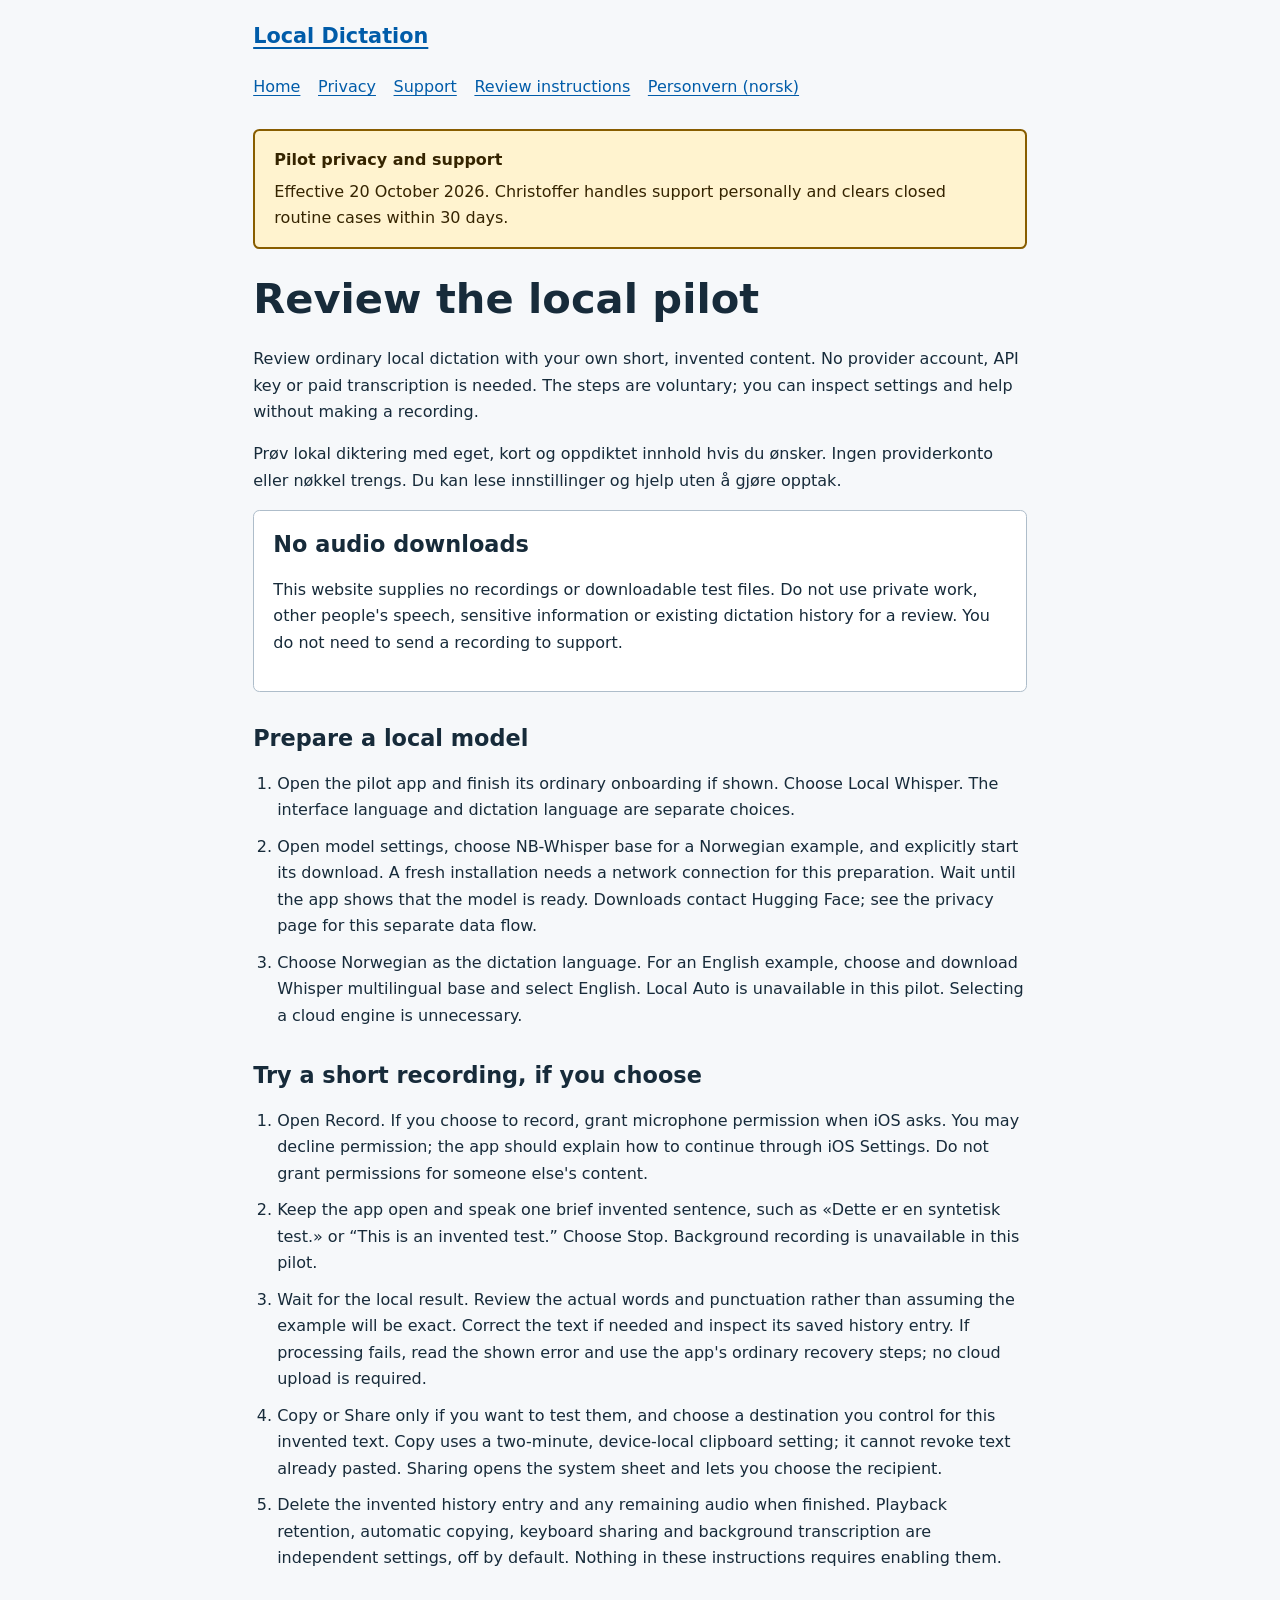
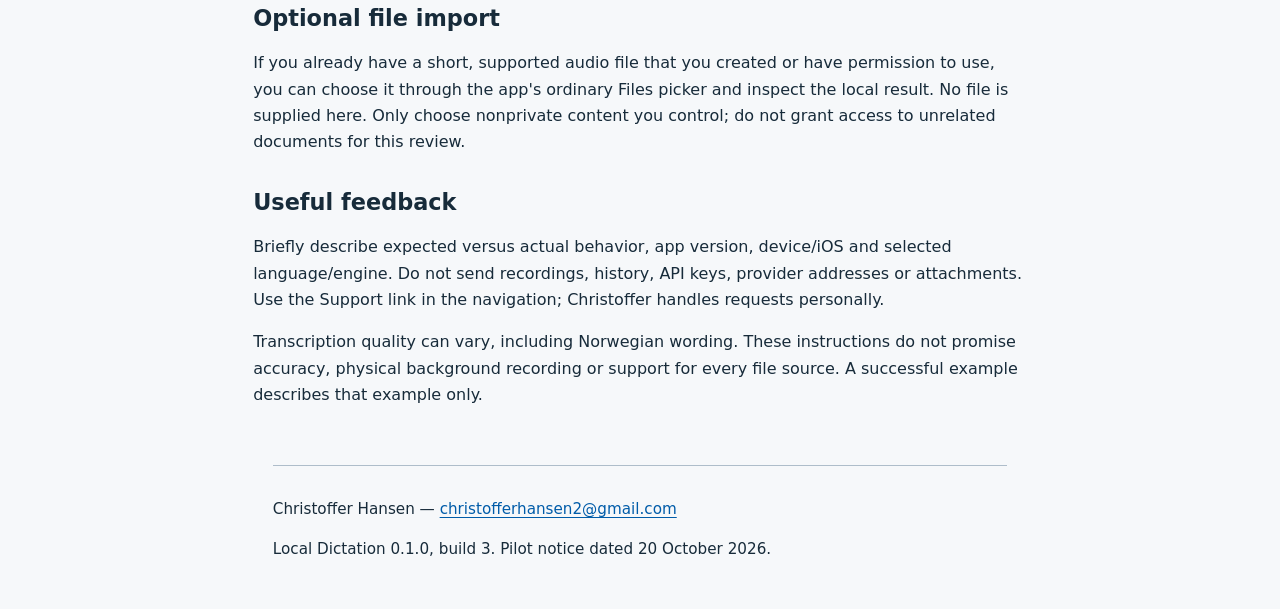
==== review/index.html @ a172a91d "Publish approved Local Dictation pilot privacy and support notices" ====
<!doctype html>
<html lang="en">
<head>
  <meta charset="utf-8">
  <meta name="viewport" content="width=device-width, initial-scale=1">
  <meta name="robots" content="noindex,nofollow,noarchive">
  <meta name="referrer" content="no-referrer">
  <meta http-equiv="Content-Security-Policy" content="default-src 'none'; style-src 'self'; script-src 'none'; connect-src 'none'; img-src 'none'; font-src 'none'; object-src 'none'; frame-src 'none'; base-uri 'none'; form-action 'none'">
  <title>Review the local pilot — Local Dictation</title>
  <link rel="stylesheet" href="../assets/site.css">
</head>
<body>
  <a class="skip-link" href="#main">Skip to content</a>
  <header class="site-header">
    <a class="brand" href="../index.html">Local Dictation</a>
    <nav aria-label="Main navigation"><a href="../index.html">Home</a>
<a href="../en/privacy/index.html">Privacy</a>
<a href="../en/support/index.html">Support</a>
<a href="index.html">Review instructions</a>
<a href="../nb/personvern/index.html" hreflang="nb" lang="nb">Personvern (norsk)</a></nav>
  </header>
  <aside class="notice-banner" aria-labelledby="notice-status">
    <strong id="notice-status">Pilot privacy and support</strong>
    <p>Effective 20 October 2026. Christoffer handles support personally and clears closed routine cases within 30 days.</p>
  </aside>
  <main id="main" tabindex="-1">
    <h1>Review the local pilot</h1>
    <p>Review ordinary local dictation with your own short, invented content. No provider account, API key or paid transcription is needed. The steps are voluntary; you can inspect settings and help without making a recording.</p>
<p lang="nb">Prøv lokal diktering med eget, kort og oppdiktet innhold hvis du ønsker. Ingen providerkonto eller nøkkel trengs. Du kan lese innstillinger og hjelp uten å gjøre opptak.</p>
<section class="review-note" aria-labelledby="audio-title">
  <h2 id="audio-title">No audio downloads</h2>
  <p>This website supplies no recordings or downloadable test files. Do not use private work, other people's speech, sensitive information or existing dictation history for a review. You do not need to send a recording to support.</p>
</section>
<h2>Prepare a local model</h2>
<ol>
  <li>Open the pilot app and finish its ordinary onboarding if shown. Choose Local Whisper. The interface language and dictation language are separate choices.</li>
  <li>Open model settings, choose NB-Whisper base for a Norwegian example, and explicitly start its download. A fresh installation needs a network connection for this preparation. Wait until the app shows that the model is ready. Downloads contact Hugging Face; see the privacy page for this separate data flow.</li>
  <li>Choose Norwegian as the dictation language. For an English example, choose and download Whisper multilingual base and select English. Local Auto is unavailable in this pilot. Selecting a cloud engine is unnecessary.</li>
</ol>
<h2>Try a short recording, if you choose</h2>
<ol>
  <li>Open Record. If you choose to record, grant microphone permission when iOS asks. You may decline permission; the app should explain how to continue through iOS Settings. Do not grant permissions for someone else's content.</li>
  <li>Keep the app open and speak one brief invented sentence, such as <span lang="nb">«Dette er en syntetisk test.»</span> or “This is an invented test.” Choose Stop. Background recording is unavailable in this pilot.</li>
  <li>Wait for the local result. Review the actual words and punctuation rather than assuming the example will be exact. Correct the text if needed and inspect its saved history entry. If processing fails, read the shown error and use the app's ordinary recovery steps; no cloud upload is required.</li>
  <li>Copy or Share only if you want to test them, and choose a destination you control for this invented text. Copy uses a two-minute, device-local clipboard setting; it cannot revoke text already pasted. Sharing opens the system sheet and lets you choose the recipient.</li>
  <li>Delete the invented history entry and any remaining audio when finished. Playback retention, automatic copying, keyboard sharing and background transcription are independent settings, off by default. Nothing in these instructions requires enabling them.</li>
</ol>
<h2>Optional file import</h2>
<p>If you already have a short, supported audio file that you created or have permission to use, you can choose it through the app's ordinary Files picker and inspect the local result. No file is supplied here. Only choose nonprivate content you control; do not grant access to unrelated documents for this review.</p>
<h2>Useful feedback</h2>
<p>Briefly describe expected versus actual behavior, app version, device/iOS and selected language/engine. Do not send recordings, history, API keys, provider addresses or attachments. Use the Support link in the navigation; Christoffer handles requests personally.</p>
<p>Transcription quality can vary, including Norwegian wording. These instructions do not promise accuracy, physical background recording or support for every file source. A successful example describes that example only.</p>

  </main>
  <footer class="site-footer">
    <p>Christoffer Hansen — <a href="mailto:christofferhansen2@gmail.com">christofferhansen2@gmail.com</a></p>
    <p>Local Dictation 0.1.0, build 3. Pilot notice dated 20 October 2026.</p>
  </footer>
</body>
</html>
---- assets/site.css ----
:root {
  color-scheme: light;
  font-family: system-ui, -apple-system, BlinkMacSystemFont, "Segoe UI", sans-serif;
  color: #172b3a;
  background: #f6f8fa;
  line-height: 1.65;
}
* { box-sizing: border-box; }
body { margin: 0; }
a { color: #005ca9; text-underline-offset: .18em; overflow-wrap: anywhere; }
a:hover { text-decoration-thickness: .16em; }
a:focus-visible, main:focus-visible { outline: 3px solid #a83d00; outline-offset: 4px; }
.site-header, .notice-banner, main, .site-footer {
  width: min(100% - 2rem, 76ch);
  margin-inline: auto;
}
.site-header { padding-block: 1.2rem; }
.brand { font-size: 1.3rem; font-weight: 750; }
nav { display: flex; flex-wrap: wrap; gap: .35rem 1.1rem; margin-top: .75rem; }
nav a { display: inline-flex; align-items: center; min-height: 44px; }
.notice-banner {
  padding: 1rem 1.2rem;
  border: 2px solid #885d00;
  border-radius: .4rem;
  background: #fff3cf;
  color: #352400;
}
.notice-banner p { margin: .35rem 0 0; }
main { padding-block: 1.5rem 2.5rem; }
h1, h2, h3 { line-height: 1.25; overflow-wrap: anywhere; }
h1 { font-size: clamp(1.8rem, 5vw, 2.6rem); margin: 0 0 1.3rem; }
h2 { font-size: 1.4rem; margin-top: 2rem; }
h3 { font-size: 1.15rem; }
p, li { overflow-wrap: anywhere; }
li + li { margin-top: .65rem; }
ul, ol { padding-left: 1.5rem; }
code { font-family: ui-monospace, monospace; font-size: .95em; overflow-wrap: anywhere; }
.cards { display: grid; gap: 1rem; grid-template-columns: repeat(auto-fit, minmax(min(100%, 17rem), 1fr)); }
.card, .review-note { padding: 1.2rem; border: 1px solid #aebdca; border-radius: .4rem; background: #fff; }
.card h2, .review-note h2 { margin-top: 0; }
.card a { display: inline-flex; align-items: center; min-height: 44px; }
dl { margin: 0; }
dt { font-weight: 700; margin-top: .8rem; }
dd { margin: .15rem 0 0; overflow-wrap: anywhere; }
.site-footer { border-top: 1px solid #aebdca; padding-block: 1rem 2rem; font-size: .95rem; }
.skip-link { position: absolute; top: .5rem; left: 1rem; padding: .7rem; background: white; transform: translateY(-180%); }
.skip-link:focus { transform: translateY(0); z-index: 2; }
@media (max-width: 32rem) {
  .site-header, .notice-banner, main, .site-footer { width: calc(100% - 1.5rem); }
  .notice-banner, .card, .review-note { padding: .9rem; }
}
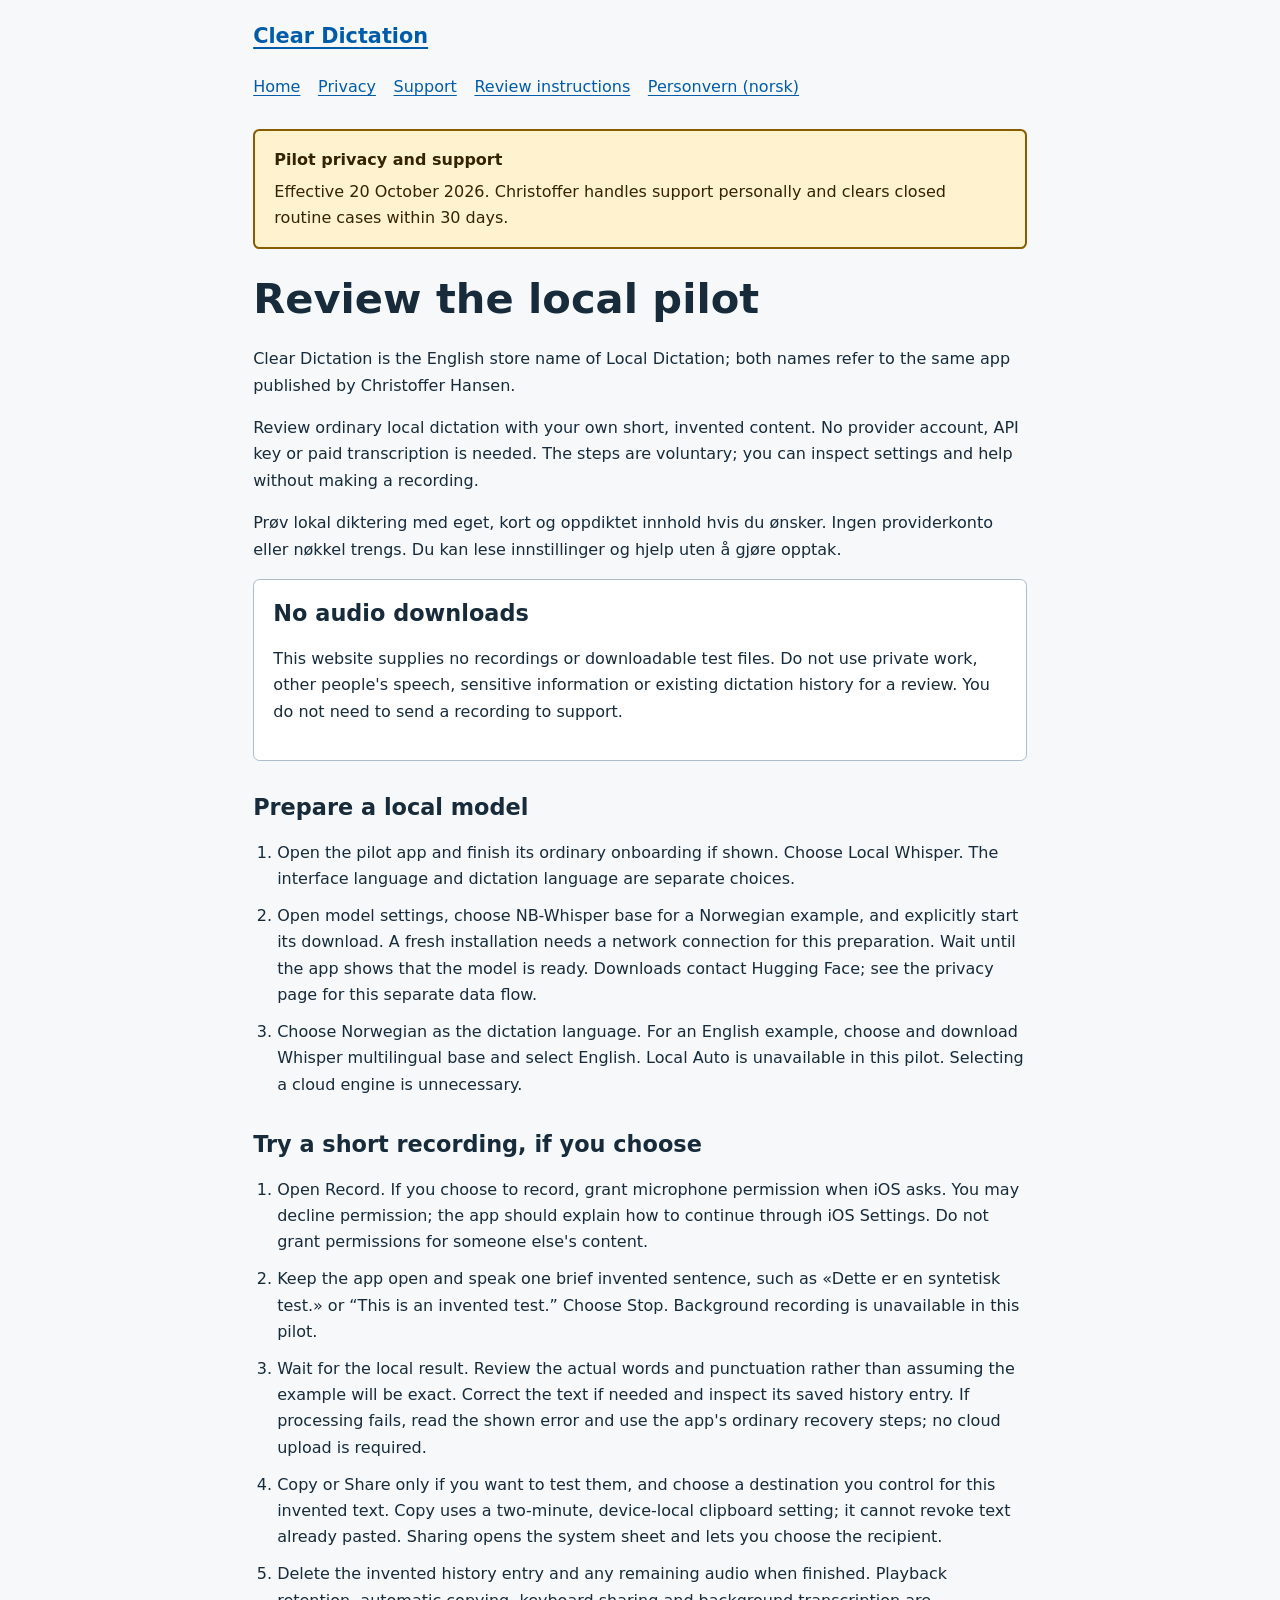
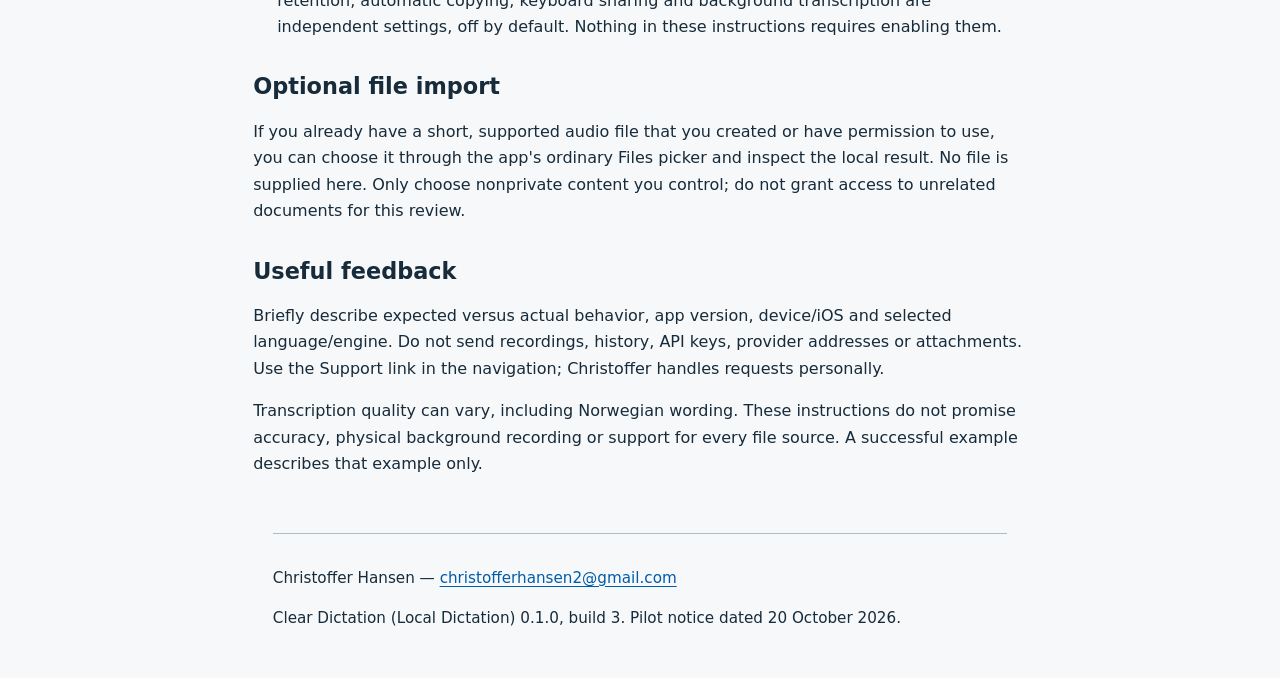
==== commit dbddcb62: "Use Clear Dictation on English support and privacy pages" ====
--- a/review/index.html
+++ b/review/index.html
@@ -6,13 +6,13 @@
   <meta name="robots" content="noindex,nofollow,noarchive">
   <meta name="referrer" content="no-referrer">
   <meta http-equiv="Content-Security-Policy" content="default-src 'none'; style-src 'self'; script-src 'none'; connect-src 'none'; img-src 'none'; font-src 'none'; object-src 'none'; frame-src 'none'; base-uri 'none'; form-action 'none'">
-  <title>Review the local pilot — Local Dictation</title>
+  <title>Review the local pilot — Clear Dictation</title>
   <link rel="stylesheet" href="../assets/site.css">
 </head>
 <body>
   <a class="skip-link" href="#main">Skip to content</a>
   <header class="site-header">
-    <a class="brand" href="../index.html">Local Dictation</a>
+    <a class="brand" href="../index.html">Clear Dictation</a>
     <nav aria-label="Main navigation"><a href="../index.html">Home</a>
 <a href="../en/privacy/index.html">Privacy</a>
 <a href="../en/support/index.html">Support</a>
@@ -25,6 +25,7 @@
   </aside>
   <main id="main" tabindex="-1">
     <h1>Review the local pilot</h1>
+    <p>Clear Dictation is the English store name of Local Dictation; both names refer to the same app published by Christoffer Hansen.</p>
     <p>Review ordinary local dictation with your own short, invented content. No provider account, API key or paid transcription is needed. The steps are voluntary; you can inspect settings and help without making a recording.</p>
 <p lang="nb">Prøv lokal diktering med eget, kort og oppdiktet innhold hvis du ønsker. Ingen providerkonto eller nøkkel trengs. Du kan lese innstillinger og hjelp uten å gjøre opptak.</p>
 <section class="review-note" aria-labelledby="audio-title">
@@ -54,7 +55,7 @@
   </main>
   <footer class="site-footer">
     <p>Christoffer Hansen — <a href="mailto:christofferhansen2@gmail.com">christofferhansen2@gmail.com</a></p>
-    <p>Local Dictation 0.1.0, build 3. Pilot notice dated 20 October 2026.</p>
+    <p>Clear Dictation (Local Dictation) 0.1.0, build 3. Pilot notice dated 20 October 2026.</p>
   </footer>
 </body>
 </html>
